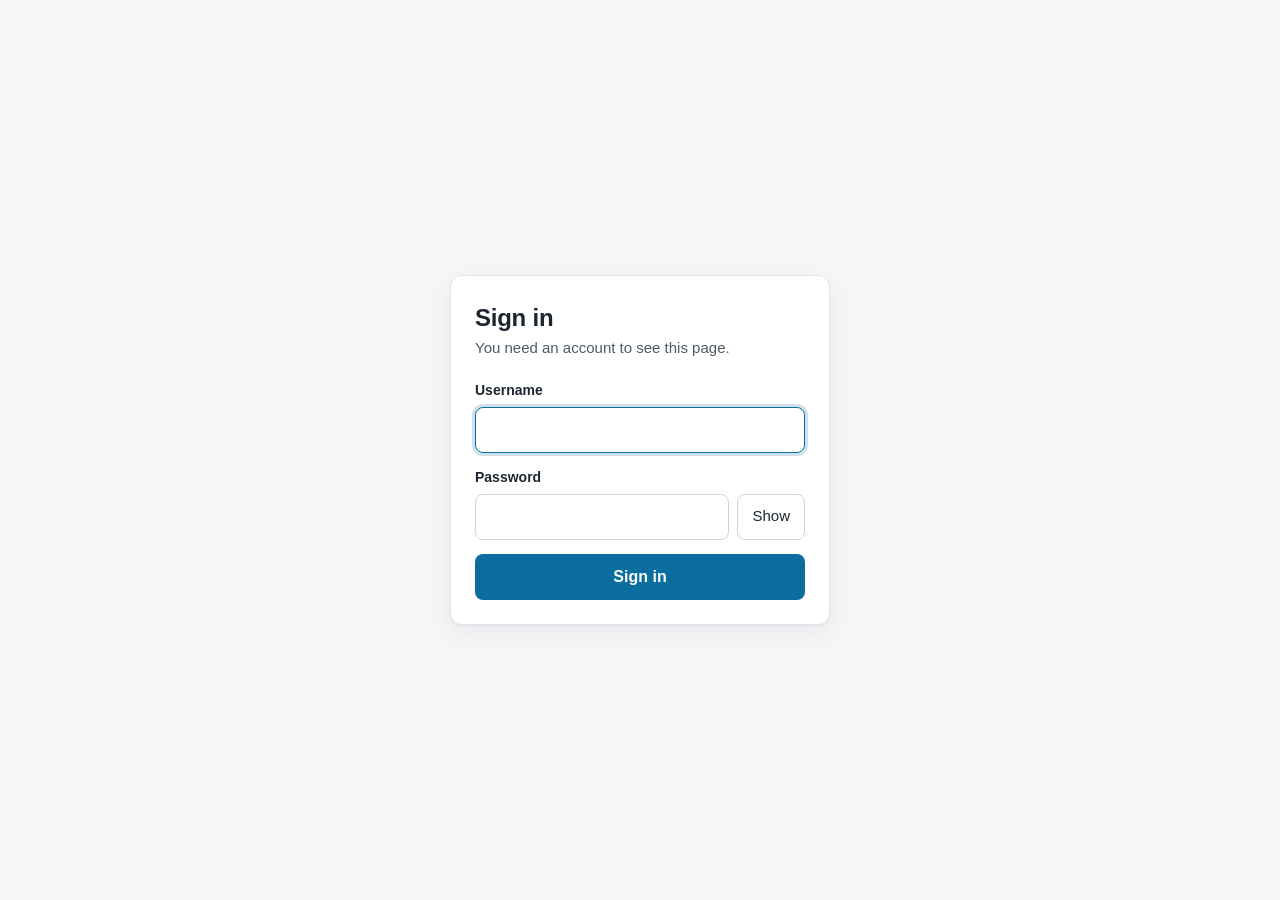
==== index.html @ dcdd6f72 "ECOS one app prototype: encrypted boards behind per-person login Co-Authored-By: Claude Opus 5.5 <no" ====
<!doctype html>
<html lang="en">
<head>
<meta charset="utf-8">
<meta name="viewport" content="width=device-width, initial-scale=1, viewport-fit=cover">
<meta http-equiv="Content-Security-Policy" content="default-src 'self'; img-src 'self' blob:; connect-src 'self'; style-src 'self'; script-src 'self'; object-src 'none'; base-uri 'none'; form-action 'none'">
<meta name="referrer" content="no-referrer">
<meta name="robots" content="noindex, nofollow, noarchive">
<meta name="color-scheme" content="light">
<title>Sign in</title>
<link rel="icon" href="favicon.svg" type="image/svg+xml">
<link rel="stylesheet" href="style.css">
<script src="app.js" defer></script>
</head>
<body>
<main id="login" class="login" hidden>
  <form id="login-form" class="login-card" method="post" novalidate>
    <h1>Sign in</h1>
    <p class="login-sub">You need an account to see this page.</p>
    <label for="user">Username</label>
    <input id="user" name="username" type="text" autocomplete="username" autocapitalize="none" autocorrect="off" spellcheck="false" required>
    <label for="pass">Password</label>
    <div class="pass-wrap">
      <input id="pass" name="password" type="password" autocomplete="current-password" autocapitalize="none" autocorrect="off" spellcheck="false" required>
      <button id="toggle-pass" class="ghost" type="button" aria-controls="pass" aria-pressed="false">Show</button>
    </div>
    <p id="login-error" class="error" role="alert" aria-live="assertive"></p>
    <button id="login-btn" class="primary" type="submit">Sign in</button>
  </form>
</main>

<div id="app" hidden>
  <header class="top">
    <div class="top-title">
      <span class="mark" aria-hidden="true"></span>
      <span id="app-title"></span>
    </div>
    <div class="top-right">
      <span id="who" class="who"></span>
      <button id="signout" class="ghost" type="button">Sign out</button>
    </div>
  </header>
  <p class="notice" id="notice"></p>
  <div id="rows"></div>
  <footer class="foot" id="foot"></footer>
</div>

<div id="viewer" class="viewer" hidden role="dialog" aria-modal="true" aria-labelledby="v-title">
  <div class="v-bar">
    <button id="v-close" class="vbtn" type="button" aria-label="Close">Close</button>
    <div class="v-caption"><span id="v-title"></span><span id="v-count" class="v-count"></span></div>
    <div class="v-zoom">
      <button id="v-out" class="vbtn" type="button" aria-label="Zoom out">&minus;</button>
      <button id="v-fit" class="vbtn" type="button" aria-label="Fit to screen">Fit</button>
      <button id="v-in" class="vbtn" type="button" aria-label="Zoom in">+</button>
    </div>
  </div>
  <div id="v-stage" class="v-stage">
    <img id="v-img" alt="" draggable="false">
    <p id="v-loading" class="v-loading" hidden>Loading</p>
  </div>
  <button id="v-prev" class="vnav vprev" type="button" aria-label="Previous board">&#8249;</button>
  <button id="v-next" class="vnav vnext" type="button" aria-label="Next board">&#8250;</button>
</div>
<noscript><p class="noscript">This page needs JavaScript to sign in.</p></noscript>
</body>
</html>
---- style.css ----
:root {
  --brand: #0B6E9E;
  --brand-hover: #075274;
  --ink: #1D2630;
  --ink-muted: #4B5B66;
  --line: #E2E8F0;
  --edge: #CBD5E1;
  --page: #F6F6F8;
  --card: #FFFFFF;
  --error: #B91C1C;
  --error-bg: #FEF2F2;
  --stage: #0B0F17;
  --font: -apple-system, BlinkMacSystemFont, "Segoe UI", Roboto, "Helvetica Neue", Arial, system-ui, sans-serif;
  --radius: 12px;
}
* { box-sizing: border-box; }
[hidden] { display: none !important; }
html { -webkit-text-size-adjust: 100%; }
body {
  margin: 0;
  background: var(--page);
  color: var(--ink);
  font: 16px/1.5 var(--font);
}
button { font: inherit; cursor: pointer; }
:focus-visible { outline: 3px solid var(--brand); outline-offset: 2px; }

/* Sign in */
.login {
  min-height: 100vh;
  min-height: 100dvh;
  display: grid;
  place-items: center;
  padding: 24px 16px;
}
.login-card {
  width: 100%;
  max-width: 380px;
  background: var(--card);
  border: 1px solid var(--line);
  border-radius: var(--radius);
  padding: 28px 24px 24px;
  box-shadow: 0 1px 2px rgba(29, 38, 48, .06), 0 8px 24px rgba(29, 38, 48, .06);
}
.login-card h1 { margin: 0 0 4px; font-size: 24px; line-height: 1.2; letter-spacing: -.01em; }
.login-sub { margin: 0 0 20px; color: var(--ink-muted); font-size: 15px; }
.login-card label { display: block; font-weight: 600; font-size: 14px; margin: 14px 0 6px; }
.login-card input {
  width: 100%;
  font: inherit;
  font-size: 16px;
  color: var(--ink);
  background: #fff;
  border: 1px solid var(--edge);
  border-radius: 8px;
  padding: 10px 12px;
  min-height: 44px;
}
.login-card input:focus { border-color: var(--brand); outline: 3px solid rgba(11, 110, 158, .2); outline-offset: 0; }
.login-card input[aria-invalid="true"] { border-color: var(--error); }
.pass-wrap { display: flex; gap: 8px; }
.pass-wrap input { flex: 1; min-width: 0; }
.ghost {
  background: transparent;
  border: 1px solid var(--edge);
  border-radius: 8px;
  color: var(--ink);
  padding: 8px 14px;
  min-height: 44px;
  font-size: 15px;
  white-space: nowrap;
}
.ghost:hover { border-color: var(--ink-muted); }
.primary {
  width: 100%;
  margin-top: 4px;
  min-height: 46px;
  border: 0;
  border-radius: 8px;
  background: var(--brand);
  color: #fff;
  font-weight: 600;
  font-size: 16px;
}
.primary:hover { background: var(--brand-hover); }
.primary:disabled { opacity: .7; cursor: progress; }
.error {
  min-height: 0;
  margin: 14px 0 10px;
  font-size: 14px;
  color: var(--error);
}
.error:empty { margin: 10px 0 6px; }
.error:not(:empty) { background: var(--error-bg); border-radius: 8px; padding: 10px 12px; }
.noscript { text-align: center; padding: 40px 16px; }

/* App */
.top {
  position: sticky;
  top: 0;
  z-index: 5;
  display: flex;
  align-items: center;
  justify-content: space-between;
  gap: 12px;
  padding: 10px 24px;
  padding-top: max(10px, env(safe-area-inset-top));
  background: rgba(255, 255, 255, .94);
  border-bottom: 1px solid var(--line);
  backdrop-filter: saturate(1.4) blur(8px);
  -webkit-backdrop-filter: saturate(1.4) blur(8px);
}
.top-title { display: flex; align-items: center; gap: 10px; font-weight: 700; font-size: 18px; min-width: 0; }
.top-title span:last-child { overflow: hidden; text-overflow: ellipsis; white-space: nowrap; }
.mark { width: 14px; height: 14px; border-radius: 4px; background: var(--brand); flex: none; }
.top-right { display: flex; align-items: center; gap: 12px; flex: none; }
.who { color: var(--ink-muted); font-size: 14px; }
.notice {
  margin: 16px 24px 0;
  font-size: 14px;
  color: var(--ink-muted);
}
#rows { padding: 8px 24px 24px; }
.row { margin-top: 28px; }
.row h2 { margin: 0 0 12px; font-size: 19px; line-height: 1.3; letter-spacing: -.01em; }
.grid {
  display: grid;
  grid-template-columns: repeat(auto-fill, minmax(260px, 1fr));
  gap: 16px;
}
.card {
  display: flex;
  flex-direction: column;
  text-align: left;
  padding: 0;
  background: var(--card);
  border: 1px solid var(--line);
  border-radius: var(--radius);
  overflow: hidden;
  color: inherit;
  transition: border-color .15s, box-shadow .15s;
}
.card:hover { border-color: var(--edge); box-shadow: 0 6px 18px rgba(29, 38, 48, .08); }
.thumb {
  aspect-ratio: 16 / 10;
  background: #EDF0F2;
  overflow: hidden;
  border-bottom: 1px solid var(--line);
}
.thumb img { width: 100%; height: 100%; object-fit: cover; object-position: top left; display: block; }
.card-text { padding: 10px 12px 12px; }
.card-title { display: block; font-size: 15px; font-weight: 600; line-height: 1.35; }
.card-meta { display: block; font-size: 13px; color: var(--ink-muted); margin-top: 2px; }
.foot {
  border-top: 1px solid var(--line);
  margin: 8px 24px 0;
  padding: 16px 0 32px;
  padding-bottom: max(32px, env(safe-area-inset-bottom));
  font-size: 13px;
  color: var(--ink-muted);
}

/* Viewer */
body.viewing { overflow: hidden; }
.viewer {
  position: fixed;
  inset: 0;
  z-index: 20;
  background: var(--stage);
  color: #fff;
  display: flex;
  flex-direction: column;
}
.v-bar {
  display: flex;
  align-items: center;
  gap: 12px;
  padding: 8px 12px;
  padding-top: max(8px, env(safe-area-inset-top));
  background: rgba(11, 15, 23, .92);
  border-bottom: 1px solid #1F2937;
  z-index: 2;
}
.v-caption { flex: 1; min-width: 0; display: flex; flex-direction: column; line-height: 1.25; }
#v-title { font-weight: 600; font-size: 15px; overflow: hidden; text-overflow: ellipsis; white-space: nowrap; }
.v-count { font-size: 12px; color: #94A3B8; }
.v-zoom { display: flex; gap: 6px; flex: none; }
.vbtn {
  min-width: 44px;
  min-height: 40px;
  padding: 6px 12px;
  border-radius: 8px;
  border: 1px solid #334155;
  background: #111827;
  color: #fff;
  font-size: 15px;
}
.vbtn:hover { background: #1F2937; }
.v-stage {
  position: relative;
  flex: 1;
  overflow: hidden;
  touch-action: none;
  cursor: grab;
  user-select: none;
  -webkit-user-select: none;
}
.v-stage.dragging { cursor: grabbing; }
#v-img {
  position: absolute;
  left: 0;
  top: 0;
  transform-origin: 0 0;
  max-width: none;
  background: #fff;
  box-shadow: 0 0 0 1px #1F2937;
  -webkit-user-drag: none;
}
.v-loading {
  position: absolute;
  left: 50%;
  top: 50%;
  transform: translate(-50%, -50%);
  margin: 0;
  padding: 6px 12px;
  border-radius: 8px;
  background: rgba(0, 0, 0, .6);
  font-size: 14px;
}
.vnav {
  position: absolute;
  top: 50%;
  z-index: 2;
  width: 48px;
  height: 64px;
  margin-top: -32px;
  border: 1px solid #334155;
  background: rgba(17, 24, 39, .85);
  color: #fff;
  font-size: 34px;
  line-height: 1;
  border-radius: 10px;
}
.vprev { left: 12px; }
.vnext { right: 12px; }
.vnav:disabled { opacity: .3; cursor: default; }

@media (max-width: 640px) {
  .top { padding: 8px 16px; padding-top: max(8px, env(safe-area-inset-top)); }
  .top-title { font-size: 16px; }
  .who { display: none; }
  .notice { margin: 12px 16px 0; }
  #rows { padding: 4px 16px 16px; }
  .row { margin-top: 22px; }
  .row h2 { font-size: 17px; }
  .grid { grid-template-columns: 1fr; gap: 12px; }
  .foot { margin: 8px 16px 0; }
  .v-bar { gap: 8px; padding: 6px 8px; }
  .vbtn { min-width: 40px; padding: 6px 8px; }
  .vnav {
    top: auto;
    bottom: max(12px, env(safe-area-inset-bottom));
    margin-top: 0;
    width: 52px;
    height: 48px;
    font-size: 28px;
  }
}
@media (prefers-reduced-motion: reduce) { * { transition: none !important; } }
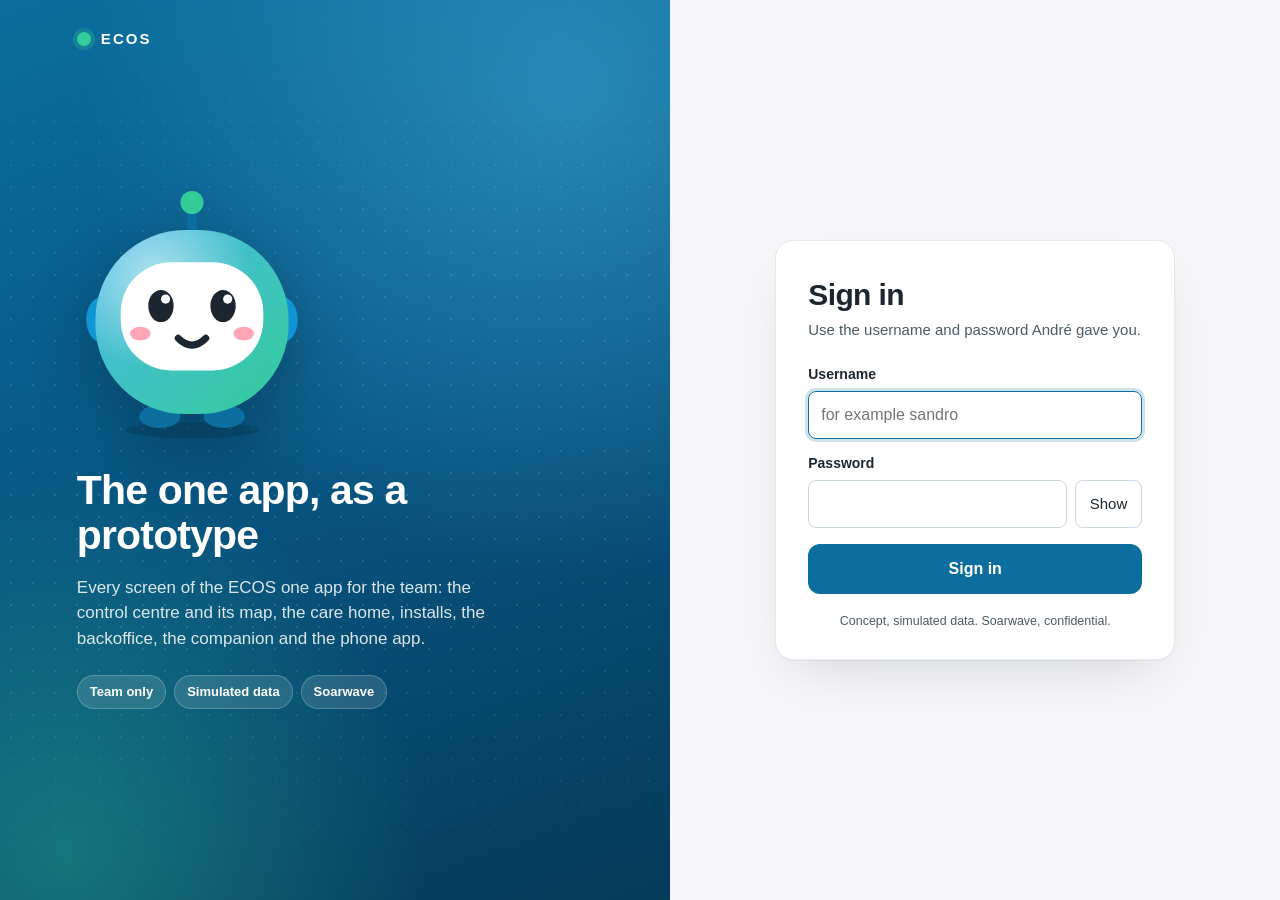
==== commit f16fc2f1: "Sign in page: a proper hero with Buddy and a cleaner card Co-Authored-By: Claude Opus 5.5 <noreply@a" ====
--- a/index.html
+++ b/index.html
@@ -14,19 +14,52 @@
 </head>
 <body>
 <main id="login" class="login" hidden>
-  <form id="login-form" class="login-card" method="post" novalidate>
-    <h1>Sign in</h1>
-    <p class="login-sub">You need an account to see this page.</p>
-    <label for="user">Username</label>
-    <input id="user" name="username" type="text" autocomplete="username" autocapitalize="none" autocorrect="off" spellcheck="false" required>
-    <label for="pass">Password</label>
-    <div class="pass-wrap">
-      <input id="pass" name="password" type="password" autocomplete="current-password" autocapitalize="none" autocorrect="off" spellcheck="false" required>
-      <button id="toggle-pass" class="ghost" type="button" aria-controls="pass" aria-pressed="false">Show</button>
-    </div>
-    <p id="login-error" class="error" role="alert" aria-live="assertive"></p>
-    <button id="login-btn" class="primary" type="submit">Sign in</button>
-  </form>
+  <section class="login-hero" aria-hidden="true">
+    <div class="hero-brand"><span class="hero-dot"></span>ECOS</div>
+    <svg class="buddy" viewBox="0 0 200 220" width="200" height="220">
+      <defs>
+        <linearGradient id="bodyg" x1="0" y1="0" x2="1" y2="1"><stop offset="0" stop-color="#4CB8EC"/><stop offset="1" stop-color="#33CC99"/></linearGradient>
+        <radialGradient id="shine" cx="0.3" cy="0.25" r="0.5"><stop offset="0" stop-color="#ffffff" stop-opacity=".55"/><stop offset="1" stop-color="#ffffff" stop-opacity="0"/></radialGradient>
+      </defs>
+      <ellipse cx="100" cy="208" rx="58" ry="7" fill="#06324a" opacity=".35"/>
+      <g class="buddy-bob">
+        <rect x="96" y="12" width="8" height="30" rx="4" fill="#0B6E9E"/>
+        <circle class="bulb" cx="100" cy="10" r="10" fill="#33CC99"/>
+        <ellipse cx="22" cy="112" rx="14" ry="20" fill="#1195D4"/>
+        <ellipse class="wave" cx="178" cy="112" rx="14" ry="20" fill="#1195D4"/>
+        <ellipse cx="72" cy="196" rx="18" ry="10" fill="#0B6E9E"/>
+        <ellipse cx="128" cy="196" rx="18" ry="10" fill="#0B6E9E"/>
+        <rect x="16" y="34" width="168" height="160" rx="78" fill="url(#bodyg)"/>
+        <rect x="16" y="34" width="168" height="160" rx="78" fill="url(#shine)"/>
+        <rect x="38" y="62" width="124" height="94" rx="44" fill="#ffffff"/>
+        <ellipse class="eye" cx="73" cy="100" rx="11" ry="14" fill="#1D2630"/>
+        <ellipse class="eye" cx="127" cy="100" rx="11" ry="14" fill="#1D2630"/>
+        <circle cx="77" cy="94" r="4" fill="#fff"/><circle cx="131" cy="94" r="4" fill="#fff"/>
+        <ellipse cx="55" cy="124" rx="9" ry="6" fill="#FF9DB0" opacity=".9"/>
+        <ellipse cx="145" cy="124" rx="9" ry="6" fill="#FF9DB0" opacity=".9"/>
+        <path d="M88 128 Q100 140 112 128" stroke="#1D2630" stroke-width="6" fill="none" stroke-linecap="round"/>
+      </g>
+    </svg>
+    <h2 class="hero-title">The one app, as a prototype</h2>
+    <p class="hero-text">Every screen of the ECOS one app for the team: the control centre and its map, the care home, installs, the backoffice, the companion and the phone app.</p>
+    <ul class="hero-facts"><li>Team only</li><li>Simulated data</li><li>Soarwave</li></ul>
+  </section>
+  <section class="login-side">
+    <form id="login-form" class="login-card" method="post" novalidate>
+      <h1>Sign in</h1>
+      <p class="login-sub">Use the username and password André gave you.</p>
+      <label for="user">Username</label>
+      <input id="user" name="username" type="text" autocomplete="username" autocapitalize="none" autocorrect="off" spellcheck="false" placeholder="for example sandro" required>
+      <label for="pass">Password</label>
+      <div class="pass-wrap">
+        <input id="pass" name="password" type="password" autocomplete="current-password" autocapitalize="none" autocorrect="off" spellcheck="false" required>
+        <button id="toggle-pass" class="ghost" type="button" aria-controls="pass" aria-pressed="false">Show</button>
+      </div>
+      <p id="login-error" class="error" role="alert" aria-live="assertive"></p>
+      <button id="login-btn" class="primary" type="submit">Sign in</button>
+      <p class="login-foot">Concept, simulated data. Soarwave, confidential.</p>
+    </form>
+  </section>
 </main>
 
 <div id="app" hidden>
--- a/style.css
+++ b/style.css
@@ -267,3 +267,43 @@
   }
 }
 @media (prefers-reduced-motion: reduce) { * { transition: none !important; } }
+
+
+/* ===== Sign in, redesigned 18 Nov 2026 ===== */
+.login { min-height: 100vh; min-height: 100dvh; display: grid; grid-template-columns: minmax(0, 1.1fr) minmax(0, 1fr); padding: 0; place-items: stretch; background: var(--page); }
+.login-hero { position: relative; overflow: hidden; display: flex; flex-direction: column; justify-content: center; gap: 18px; padding: 56px max(32px, 6vw); color: #fff;
+  background: radial-gradient(120% 90% at 85% 10%, rgba(76, 184, 236, .45), transparent 60%), radial-gradient(90% 70% at 10% 95%, rgba(51, 204, 153, .35), transparent 60%), linear-gradient(160deg, #0B6E9E 0%, #07507a 60%, #053a59 100%); }
+.login-hero::after { content: ""; position: absolute; inset: 0; background-image: radial-gradient(rgba(255,255,255,.12) 1px, transparent 1.4px); background-size: 22px 22px; mask-image: linear-gradient(180deg, transparent, #000 30%, #000 70%, transparent); -webkit-mask-image: linear-gradient(180deg, transparent, #000 30%, #000 70%, transparent); pointer-events: none; }
+.hero-brand { position: absolute; top: 28px; left: max(32px, 6vw); display: flex; align-items: center; gap: 10px; font-weight: 700; letter-spacing: .14em; font-size: 15px; }
+.hero-dot { width: 14px; height: 14px; border-radius: 50%; background: #33CC99; box-shadow: 0 0 0 4px rgba(51, 204, 153, .25); }
+.buddy { width: clamp(150px, 18vw, 230px); height: auto; filter: drop-shadow(0 18px 30px rgba(3, 30, 48, .35)); position: relative; z-index: 1; }
+.buddy-bob { animation: bob 3.2s ease-in-out infinite; transform-origin: 100px 190px; }
+.buddy .eye { animation: blink 5s infinite; transform-box: fill-box; transform-origin: center; }
+.buddy .bulb { animation: glow 2.4s ease-in-out infinite; }
+.buddy .wave { animation: wave 6s ease-in-out infinite; transform-box: fill-box; transform-origin: 20% 80%; }
+@keyframes bob { 0%, 100% { transform: translateY(0); } 50% { transform: translateY(-7px); } }
+@keyframes blink { 0%, 92%, 100% { transform: scaleY(1); } 95% { transform: scaleY(.1); } }
+@keyframes glow { 0%, 100% { opacity: 1; } 50% { opacity: .6; } }
+@keyframes wave { 0%, 80%, 100% { transform: rotate(0); } 85% { transform: rotate(-22deg); } 90% { transform: rotate(8deg); } 95% { transform: rotate(-16deg); } }
+.hero-title { margin: 6px 0 0; font-size: clamp(28px, 3.2vw, 44px); line-height: 1.08; letter-spacing: -.02em; max-width: 16ch; position: relative; z-index: 1; }
+.hero-text { margin: 0; max-width: 46ch; font-size: 17px; color: rgba(255, 255, 255, .86); position: relative; z-index: 1; }
+.hero-facts { list-style: none; margin: 6px 0 0; padding: 0; display: flex; flex-wrap: wrap; gap: 8px; position: relative; z-index: 1; }
+.hero-facts li { font-size: 13px; font-weight: 600; padding: 6px 12px; border-radius: 999px; background: rgba(255, 255, 255, .12); border: 1px solid rgba(255, 255, 255, .22); }
+.login-side { display: grid; place-items: center; padding: 40px 24px; }
+.login-card { width: 100%; max-width: 400px; background: var(--card); border: 1px solid var(--line); border-radius: 18px; padding: 36px 32px 28px; box-shadow: 0 1px 2px rgba(15, 23, 42, .04), 0 24px 48px -24px rgba(15, 23, 42, .18); }
+.login-card h1 { font-size: 30px; margin: 0 0 6px; letter-spacing: -.02em; }
+.login-sub { margin: 0 0 22px; }
+.login-card input { height: 48px; font-size: 16px; }
+.login-card .primary { width: 100%; height: 50px; margin-top: 6px; font-size: 16px; font-weight: 600; border-radius: 12px; }
+.login-foot { margin: 18px 0 0; color: var(--ink-muted); font-size: 12.5px; text-align: center; }
+@media (max-width: 860px) {
+  .login { grid-template-columns: minmax(0, 1fr); }
+  .login-hero { padding: 76px 24px 32px; align-items: center; text-align: center; gap: 12px; }
+  .hero-brand { left: 24px; }
+  .buddy { width: 120px; }
+  .hero-text { font-size: 15px; }
+  .hero-facts { justify-content: center; }
+  .login-side { padding: 24px 16px 40px; }
+  .login-card { padding: 28px 22px 22px; }
+}
+@media (prefers-reduced-motion: reduce) { .buddy-bob, .buddy .eye, .buddy .bulb, .buddy .wave { animation: none; } }
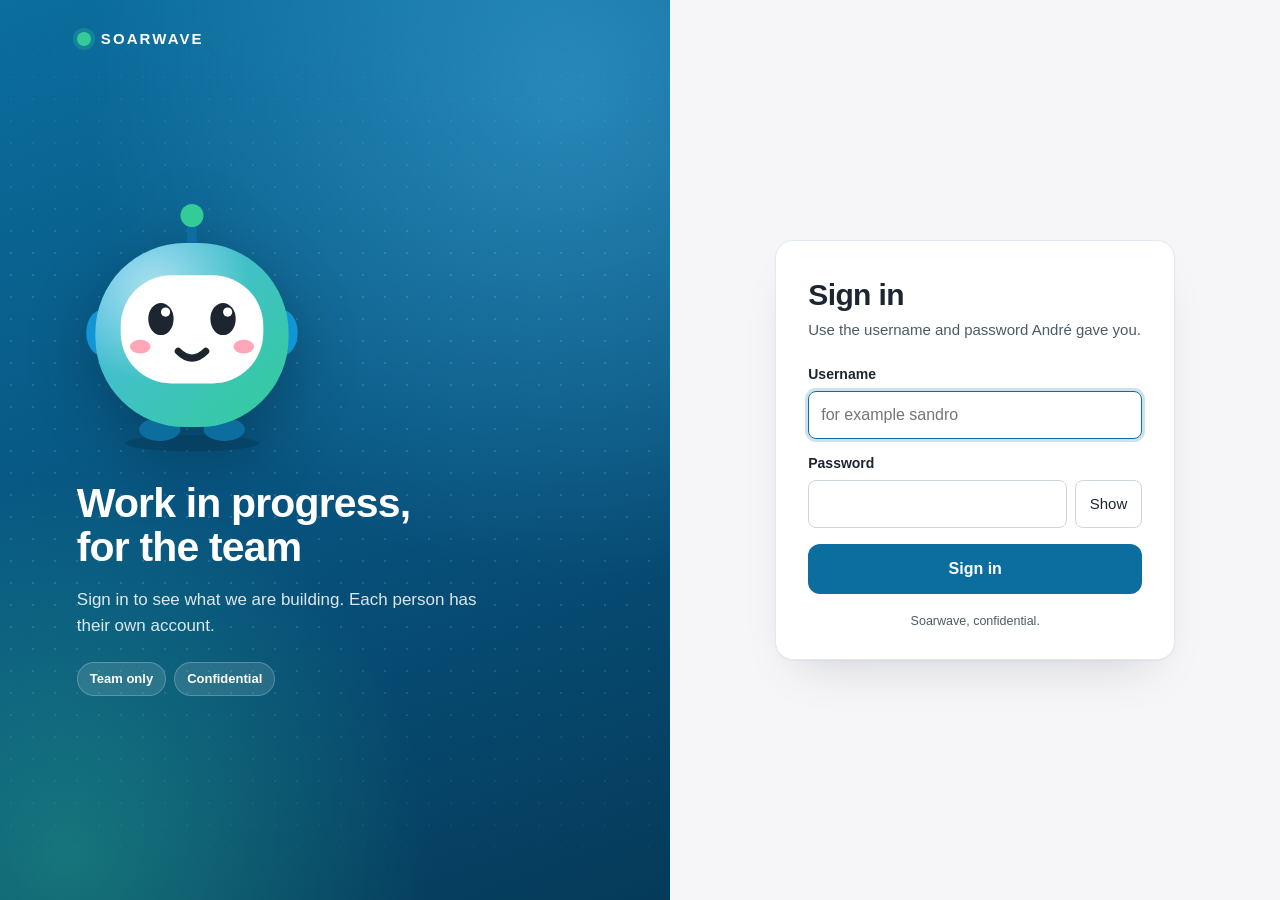
==== commit cb0f9a5e: "Sign in page says nothing about the content before sign in Co-Authored-By: Claude Opus 5.5 <noreply@" ====
--- a/index.html
+++ b/index.html
@@ -15,7 +15,7 @@
 <body>
 <main id="login" class="login" hidden>
   <section class="login-hero" aria-hidden="true">
-    <div class="hero-brand"><span class="hero-dot"></span>ECOS</div>
+    <div class="hero-brand"><span class="hero-dot"></span>SOARWAVE</div>
     <svg class="buddy" viewBox="0 0 200 220" width="200" height="220">
       <defs>
         <linearGradient id="bodyg" x1="0" y1="0" x2="1" y2="1"><stop offset="0" stop-color="#4CB8EC"/><stop offset="1" stop-color="#33CC99"/></linearGradient>
@@ -40,9 +40,9 @@
         <path d="M88 128 Q100 140 112 128" stroke="#1D2630" stroke-width="6" fill="none" stroke-linecap="round"/>
       </g>
     </svg>
-    <h2 class="hero-title">The one app, as a prototype</h2>
-    <p class="hero-text">Every screen of the ECOS one app for the team: the control centre and its map, the care home, installs, the backoffice, the companion and the phone app.</p>
-    <ul class="hero-facts"><li>Team only</li><li>Simulated data</li><li>Soarwave</li></ul>
+    <h2 class="hero-title">Work in progress, for the team</h2>
+    <p class="hero-text">Sign in to see what we are building. Each person has their own account.</p>
+    <ul class="hero-facts"><li>Team only</li><li>Confidential</li></ul>
   </section>
   <section class="login-side">
     <form id="login-form" class="login-card" method="post" novalidate>
@@ -57,7 +57,7 @@
       </div>
       <p id="login-error" class="error" role="alert" aria-live="assertive"></p>
       <button id="login-btn" class="primary" type="submit">Sign in</button>
-      <p class="login-foot">Concept, simulated data. Soarwave, confidential.</p>
+      <p class="login-foot">Soarwave, confidential.</p>
     </form>
   </section>
 </main>
